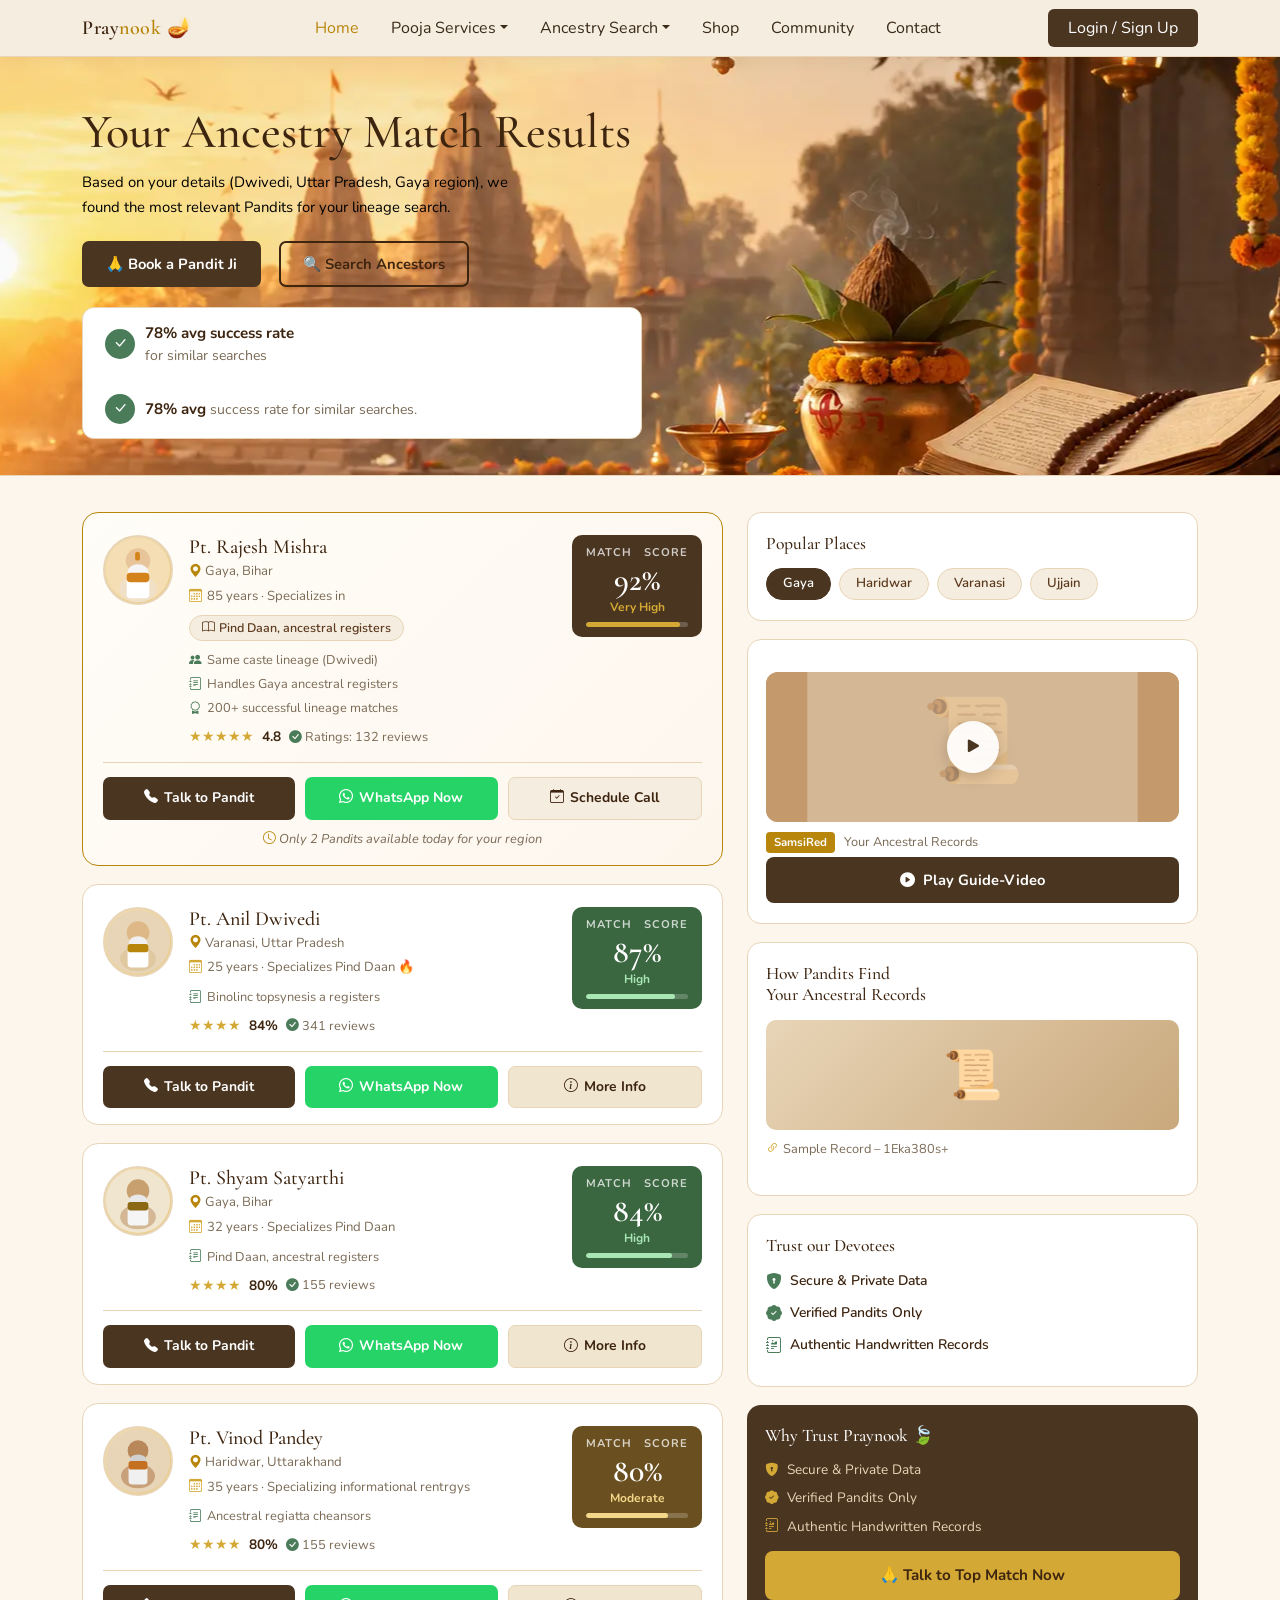
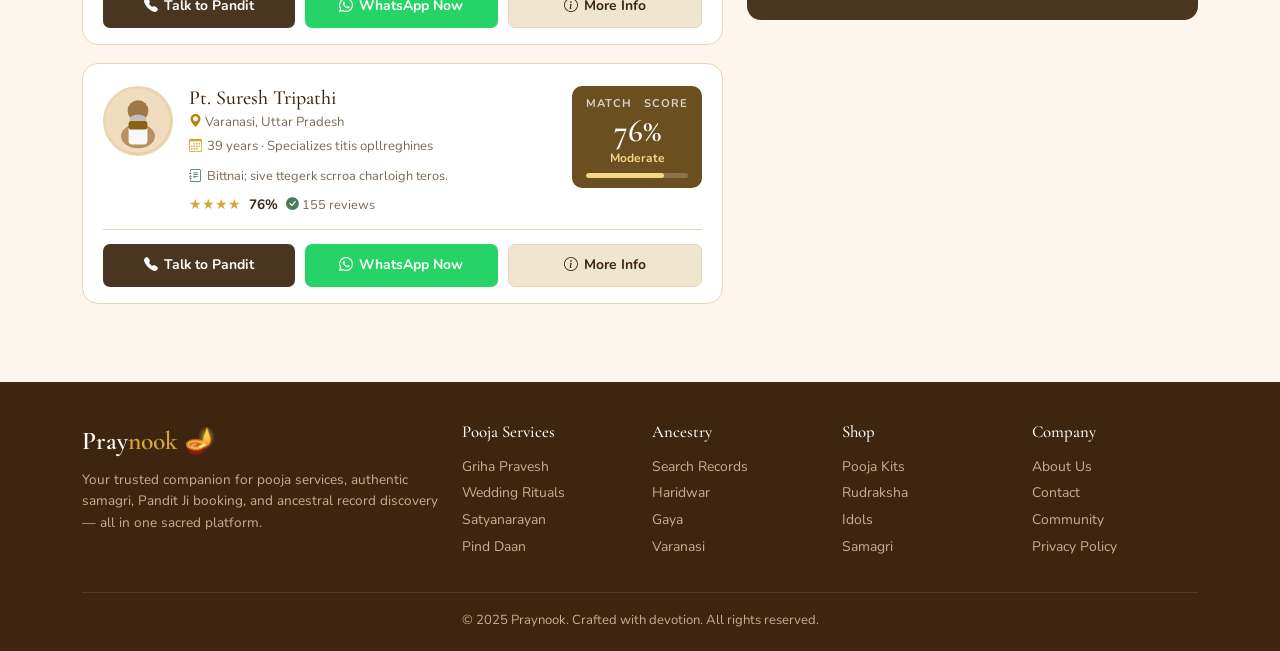
==== assets/pandit-book.html @ b7daa9d4 "pandit booking" ====
<!DOCTYPE html>
<html lang="en">
  <head>
    <meta charset="UTF-8" />
    <meta name="viewport" content="width=device-width, initial-scale=1.0" />
    <title>Ancestry Match Results – Praynook</title>
    <link rel="stylesheet" href="./style.css">
    <link
      href="https://cdn.jsdelivr.net/npm/bootstrap@5.3.3/dist/css/bootstrap.min.css"
      rel="stylesheet" />
    <link
      href="https://fonts.googleapis.com/css2?family=Cormorant+Garamond:ital,wght@0,400;0,600;1,400&family=Nunito:wght@300;400;600;700&display=swap"
      rel="stylesheet" />
    <link
      href="https://cdn.jsdelivr.net/npm/bootstrap-icons@1.11.3/font/bootstrap-icons.css"
      rel="stylesheet" />
    <style>
    :root {
      --cream: #f5ede0;
      --warm-bg: #fdf6ed;
      --sand: #e8d5b7;
      --gold: #b8860b;
      --gold-light: #d4a835;
      --brown: #5c3a1e;
      --brown-dark: #3e2510;
      --muted: #7a6a55;
      --white: #fff;
      --btn-primary: #4a3520;
      --btn-hover: #2e1f0e;
      --green: #4a7c59;
      --green-light: #e8f5e9;
    }
    *, *::before, *::after { box-sizing: border-box; margin: 0; padding: 0; }
    body { font-family: 'Nunito', sans-serif; background: var(--warm-bg); color: var(--text); overflow-x: hidden; }
    h1,h2,h3,h4,h5,h6 { font-family: 'Cormorant Garamond', serif; color: var(--brown-dark); }

    /* ===== HERO ===== */
    .results-hero {
      position: relative;
      background: linear-gradient(110deg, #f5ede0 52%, #e8d5b7 100%);
      overflow: hidden;
      padding: 48px 0 36px;
      border-bottom: 1px solid var(--sand);
    }
    .results-hero::before {
      content: '';
      position: absolute;
      inset: 0;
      background: url("./image/booking-bg.webp");
          background-position: center;
    }
    .hero-z { position: relative; z-index: 2; }
    .results-hero h1 { font-size: clamp(2rem, 4.5vw, 3rem); line-height: 1.15; margin-bottom: 10px; }
    .results-hero p { font-size: 0.93rem; color: #000; max-width: 460px; line-height: 1.65; margin-bottom: 22px; }
    .btn-primary-c {
      background: var(--btn-primary); color: var(--white); border: none; border-radius: 7px;
      padding: 11px 24px; font-weight: 700; font-size: 0.92rem; font-family: 'Nunito', sans-serif;
      cursor: pointer; transition: background .2s, transform .15s; text-decoration: none; display: inline-flex; align-items: center; gap: 6px;
    }
    .btn-primary-c:hover { background: var(--btn-hover); color: var(--white); transform: translateY(-2px); }
    .btn-outline-c {
      background: transparent; color: var(--brown-dark); border: 2px solid var(--brown-dark); border-radius: 7px;
      padding: 10px 22px; font-weight: 700; font-size: 0.92rem; font-family: 'Nunito', sans-serif;
      cursor: pointer; transition: all .2s; text-decoration: none; display: inline-flex; align-items: center; gap: 6px; margin-left: 10px;
    }
    .btn-outline-c:hover { background: var(--btn-primary); color: var(--white); border-color: var(--btn-primary); }

    /* Success rate bar */
    .success-bar {
      background: var(--white);
      border: 1.5px solid var(--sand);
      border-radius: 12px;
      padding: 14px 22px;
      display: flex;
      align-items: center;
      flex-wrap: wrap;
      gap: 28px;
      margin-top: 20px;
      max-width: 560px;
    }
    .success-item { display: flex; align-items: center; gap: 10px; font-size: 0.88rem; color: var(--muted); }
    .success-item .check-circle {
      width: 30px; height: 30px; border-radius: 50%;
      background: var(--green); display: flex; align-items: center; justify-content: center;
      color: white; font-size: 0.9rem; flex-shrink: 0;
    }
    .success-item strong { color: var(--brown-dark); font-size: 0.95rem; }

    /* Hero right pandit image */
    .hero-img-col { position: relative; text-align: right; }

    /* ===== MAIN ===== */
    .main-wrap { padding: 36px 0 60px; }

    /* ===== PANDIT RESULT CARD ===== */
    .pandit-card {
      background: var(--white);
      border: 1.5px solid var(--sand);
      border-radius: 16px;
      padding: 22px 20px 16px;
      margin-bottom: 18px;
      transition: box-shadow .25s, border-color .2s;
      position: relative;
    }
    .pandit-card:hover { box-shadow: 0 8px 32px rgba(90,50,10,0.11); border-color: var(--gold-light); }
    .pandit-card.top-match { border-color: var(--gold); background: linear-gradient(135deg, #fffdf8, #fdf6ed); }

    .card-top-row { display: flex; align-items: flex-start; gap: 16px; margin-bottom: 14px; }
    .pandit-avatar {
      width: 70px; height: 70px; border-radius: 50%; flex-shrink: 0;
      overflow: hidden; border: 2.5px solid var(--sand);
      background: linear-gradient(135deg, #f5deb3, #e8c97a);
      display: flex; align-items: center; justify-content: center;
    }
    .pandit-info { flex: 1; }
    .pandit-info h4 { font-size: 1.25rem; margin-bottom: 3px; }
    .pandit-loc { font-size: 0.82rem; color: var(--muted); margin-bottom: 5px; }
    .pandit-loc i { color: var(--gold); margin-right: 3px; }
    .meta-row { display: flex; flex-wrap: wrap; gap: 10px; font-size: 0.82rem; color: var(--muted); margin-bottom: 4px; }
    .meta-row span { display: flex; align-items: center; gap: 5px; }
    .meta-row i { color: var(--gold-light); }
    .speciality-tag {
      display: inline-flex; align-items: center; gap: 5px;
      background: var(--cream); border: 1px solid var(--sand);
      border-radius: 20px; padding: 3px 12px; font-size: 0.78rem;
      color: var(--brown); font-weight: 600; margin-right: 6px; margin-top: 4px;
    }
    .extra-tags { margin-top: 6px; }
    .extra-tag {
      display: inline-flex; align-items: center; gap: 5px;
      font-size: 0.8rem; color: var(--muted); margin-right: 12px;
    }
    .extra-tag i { color: var(--green); }

    /* Match score badge */
    .match-score-box {
      min-width: 130px; text-align: center;
      border-radius: 10px; padding: 10px 14px;
      background: var(--btn-primary); color: var(--white);
      flex-shrink: 0;
    }
    .match-score-box .match-label { font-size: 0.7rem; font-weight: 700; letter-spacing: 1px; text-transform: uppercase; opacity: 0.75; margin-bottom: 2px; display: flex; justify-content: space-between; }
    .match-score-box .match-pct { font-family: 'Cormorant Garamond', serif; font-size: 2rem; font-weight: 600; line-height: 1; }
    .match-score-box .match-level { font-size: 0.75rem; font-weight: 700; margin-top: 2px; }
    .match-progress { width: 100%; height: 5px; border-radius: 3px; background: rgba(255,255,255,0.2); margin-top: 6px; overflow: hidden; }
    .match-progress-fill { height: 100%; border-radius: 3px; background: var(--gold-light); }

    /* Rating */
    .rating-row { display: flex; align-items: center; gap: 8px; margin-top: 8px; font-size: 0.85rem; }
    .stars-gold { color: var(--gold-light); }
    .rating-num { font-weight: 700; color: var(--brown-dark); }
    .reviews-count { color: var(--muted); font-size: 0.8rem; }
    .reviews-count i { color: var(--green); }

    /* CTA buttons */
    .card-actions { display: flex; gap: 10px; flex-wrap: wrap; margin-top: 14px; padding-top: 14px; border-top: 1px solid var(--sand); }
    .btn-talk {
      flex: 1; min-width: 120px; background: var(--btn-primary); color: var(--white);
      border: none; border-radius: 7px; padding: 10px 14px; font-size: 0.87rem; font-weight: 700;
      font-family: 'Nunito', sans-serif; cursor: pointer; transition: background .2s;
      display: flex; align-items: center; justify-content: center; gap: 6px;
    }
    .btn-talk:hover { background: var(--btn-hover); }
    .btn-whatsapp {
      flex: 1; min-width: 120px; background: #25D366; color: var(--white);
      border: none; border-radius: 7px; padding: 10px 14px; font-size: 0.87rem; font-weight: 700;
      font-family: 'Nunito', sans-serif; cursor: pointer; transition: background .2s;
      display: flex; align-items: center; justify-content: center; gap: 6px;
    }
    .btn-whatsapp:hover { background: #1da855; }
    .btn-schedule {
      flex: 1; min-width: 120px; background: var(--cream); color: var(--brown-dark);
      border: 1.5px solid var(--sand); border-radius: 7px; padding: 10px 14px; font-size: 0.87rem; font-weight: 700;
      font-family: 'Nunito', sans-serif; cursor: pointer; transition: all .2s;
      display: flex; align-items: center; justify-content: center; gap: 6px;
    }
    .btn-schedule:hover { background: var(--sand); }
    .btn-moreinfo {
      flex: 1; min-width: 120px; background: #f0e6d0; color: var(--brown-dark);
      border: 1.5px solid var(--sand); border-radius: 7px; padding: 10px 14px; font-size: 0.87rem; font-weight: 700;
      font-family: 'Nunito', sans-serif; cursor: pointer; transition: all .2s;
      display: flex; align-items: center; justify-content: center; gap: 6px;
    }
    .btn-moreinfo:hover { background: var(--sand); }

    /* Availability note */
    .avail-note {
      text-align: center; font-size: 0.8rem; color: var(--muted);
      margin-top: 10px; font-style: italic;
    }
    .avail-note i { color: var(--gold); }

    /* ===== SIDEBAR ===== */
    .sidebar-box {
      background: var(--white);
      border: 1.5px solid var(--sand);
      border-radius: 14px;
      padding: 20px 18px;
      margin-bottom: 18px;
    }
    .sidebar-box h5 { font-size: 1.1rem; margin-bottom: 14px; }

    /* Popular places */
    .places-wrap { display: flex; flex-wrap: wrap; gap: 8px; }
    .place-chip {
      background: var(--cream); border: 1.5px solid var(--sand);
      border-radius: 20px; padding: 5px 16px; font-size: 0.82rem;
      font-weight: 600; color: var(--brown); cursor: pointer; transition: all .2s;
    }
    .place-chip:hover, .place-chip.active { background: var(--btn-primary); color: var(--white); border-color: var(--btn-primary); }

    /* Video thumbnail */
    .video-thumb {
      position: relative; border-radius: 12px; overflow: hidden;
      background: linear-gradient(135deg, #d4b896, #c49a6c);
      height: 150px; cursor: pointer; margin: 12px 0 10px;
      display: flex; align-items: center; justify-content: center;
    }
    .video-thumb::before {
      content: '';
      position: absolute; inset: 0;
      background: url("data:image/svg+xml,%3Csvg xmlns='http://www.w3.org/2000/svg' viewBox='0 0 200 150'%3E%3Crect width='200' height='150' fill='%23c49a6c'/%3E%3Crect x='20' y='20' width='160' height='110' fill='%23d4b896' rx='4'/%3E%3Ctext x='100' y='85' text-anchor='middle' font-size='40' fill='%23b8860b' opacity='0.4'%3E📜%3C/text%3E%3C/svg%3E") center/cover;
    }
    .play-btn {
      width: 52px; height: 52px; border-radius: 50%;
      background: rgba(255,255,255,0.92); display: flex; align-items: center; justify-content: center;
      font-size: 1.4rem; color: var(--btn-primary); position: relative; z-index: 2;
      box-shadow: 0 4px 16px rgba(0,0,0,0.18); transition: transform .2s;
    }
    .play-btn:hover { transform: scale(1.1); }
    .video-label { font-size: 0.8rem; color: var(--muted); margin-bottom: 4px; }
    .samsi-badge {
      display: inline-block; background: var(--gold); color: var(--white);
      border-radius: 4px; padding: 2px 8px; font-size: 0.72rem; font-weight: 700; margin-right: 6px;
    }
    .btn-play-guide {
      width: 100%; background: var(--btn-primary); color: var(--white);
      border: none; border-radius: 8px; padding: 12px; font-weight: 700;
      font-size: 0.92rem; font-family: 'Nunito', sans-serif; cursor: pointer;
      transition: background .2s; display: flex; align-items: center; justify-content: center; gap: 8px;
    }
    .btn-play-guide:hover { background: var(--btn-hover); }

    /* How Pandits find records */
    .how-thumb {
      border-radius: 10px; overflow: hidden; margin: 10px 0;
      background: linear-gradient(135deg, #e8d5b7, #c9a87c);
      height: 110px; display: flex; align-items: center; justify-content: center;
      font-size: 3rem;
    }
    .sample-record { font-size: 0.8rem; color: var(--muted); }
    .sample-record i { color: var(--gold-light); margin-right: 4px; }

    /* Trust */
    .trust-item-s {
      display: flex; align-items: center; gap: 8px;
      font-size: 0.87rem; color: var(--brown-dark); margin-bottom: 8px; font-weight: 600;
    }
    .trust-item-s i { color: var(--green); font-size: 1rem; }

    /* Why trust */
    .why-trust-box {
      background: var(--btn-primary); border-radius: 14px; padding: 20px 18px;
    }
    .why-trust-box h5 { color: var(--white) !important; font-size: 1.1rem; margin-bottom: 14px; }
    .wt-item { display: flex; align-items: center; gap: 8px; font-size: 0.85rem; color: #e8d5b7; margin-bottom: 8px; }
    .wt-item i { color: var(--gold-light); }
    .btn-top-match {
      width: 100%; background: var(--gold-light); color: var(--brown-dark);
      border: none; border-radius: 8px; padding: 13px; font-weight: 700;
      font-size: 0.95rem; font-family: 'Nunito', sans-serif; cursor: pointer;
      margin-top: 14px; transition: background .2s;
      display: flex; align-items: center; justify-content: center; gap: 8px;
    }
    .btn-top-match:hover { background: var(--gold); }

    /* Fade animation */
    .fade-up { opacity: 0; transform: translateY(24px); transition: opacity .5s ease, transform .5s ease; }
    .fade-up.visible { opacity: 1; transform: translateY(0); }

    /* Toast */
    #toast {
      position: fixed; bottom: 28px; right: 28px;
      background: var(--btn-primary); color: #fff;
      padding: 13px 20px; border-radius: 10px;
      font-size: 0.9rem; font-weight: 600; z-index: 9999;
      display: none; box-shadow: 0 8px 32px rgba(0,0,0,0.18);
      border-left: 4px solid var(--gold-light);
    }

    @media(max-width:768px) {
      .card-top-row { flex-wrap: wrap; }
      .match-score-box { min-width: 110px; }
      .card-actions { flex-direction: column; }
      .btn-talk, .btn-whatsapp, .btn-schedule, .btn-moreinfo { flex: none; width: 100%; }
    }
  </style>
  </head>
  <body>
    <!-- NAVBAR -->
<nav class="navbar navbar-expand-lg">
  <div class="container">
    <a class="navbar-brand" href="../index.html">Pray<span>nook</span> 🪔</a>
    <button class="navbar-toggler border-0" type="button" data-bs-toggle="collapse" data-bs-target="#navMenu">
      <i class="bi bi-list fs-2" style="color:var(--brown-dark)"></i>
    </button>
    <div class="collapse navbar-collapse" id="navMenu">
      <ul class="navbar-nav mx-auto mb-2 mb-lg-0 gap-1">
        <li class="nav-item"><a class="nav-link active" href="../index.html">Home</a></li>
        <li class="nav-item dropdown">
          <a class="nav-link dropdown-toggle" href="#" data-bs-toggle="dropdown">Pooja Services</a>
          <ul class="dropdown-menu border-0 shadow" style="background:var(--cream)">
            <li><a class="dropdown-item" href="#">Griha Pravesh</a></li>
            <li><a class="dropdown-item" href="#">Satyanarayan Pooja</a></li>
            <li><a class="dropdown-item" href="#">Wedding Rituals</a></li>
            <li><a class="dropdown-item" href="#">Shraddh & Pind Daan</a></li>
          </ul>
        </li>
        <li class="nav-item dropdown">
          <a class="nav-link dropdown-toggle" href="#" data-bs-toggle="dropdown">Ancestry Search</a>
          <ul class="dropdown-menu border-0 shadow" style="background:var(--cream)">
            <li><a class="dropdown-item" href="#">Haridwar Records</a></li>
            <li><a class="dropdown-item" href="#">Gaya Records</a></li>
            <li><a class="dropdown-item" href="#">Varanasi Records</a></li>
          </ul>
        </li>
        <li class="nav-item"><a class="nav-link" href="#">Shop</a></li>
        <li class="nav-item"><a class="nav-link" href="#">Community</a></li>
        <li class="nav-item"><a class="nav-link" href="#">Contact</a></li>
      </ul>
      <a href="#" class="nav-link btn-login">Login / Sign Up</a>
    </div>
  </div>
</nav>

    <!-- ===== HERO SECTION ===== -->
    <section class="results-hero">
      <div class="container">
        <div class="row align-items-center">
          <div class="col-lg-7 hero-z fade-up">
            <h1>Your Ancestry Match Results</h1>
            <p>Based on your details (Dwivedi, Uttar Pradesh, Gaya region), we
              found the most relevant Pandits for your lineage search.</p>
            <div class="d-flex flex-wrap gap-2">
              <a href="#" class="btn-primary-c">🙏 Book a Pandit Ji</a>
              <a href="#" class="btn-outline-c">🔍 Search Ancestors</a>
            </div>
            <div class="success-bar fade-up">
              <div class="success-item">
                <div class="check-circle"><i class="bi bi-check-lg"></i></div>
                <div><strong>78% avg success rate</strong><br />for similar
                  searches</div>
              </div>
              <div class="success-item">
                <div class="check-circle"><i class="bi bi-check-lg"></i></div>
                <div><strong>78% avg</strong> success rate for similar
                  searches.</div>
              </div>
            </div>
          </div>
          <div class="col-lg-5 hero-z text-center fade-up">
            
          </div>
        </div>
      </div>
    </section>

    <!-- ===== MAIN CONTENT ===== -->
    <section class="main-wrap">
      <div class="container">
        <div class="row g-4">

          <!-- LEFT: Pandit Cards -->
          <div class="col-lg-7">

            <!-- Card 1: Pt. Rajesh Mishra (Top Match) -->
            <div class="pandit-card top-match fade-up">
              <div class="card-top-row">
                <div class="pandit-avatar">
                  <svg viewBox="0 0 70 70" xmlns="http://www.w3.org/2000/svg"
                    width="70" height="70">
                    <circle cx="35" cy="35" r="34" fill="#f5deb3" />
                    <circle cx="35" cy="25" r="13" fill="#e8c49a" />
                    <ellipse cx="35" cy="37" rx="11" ry="8" fill="#f5f5f5" />
                    <ellipse cx="35" cy="46" rx="9" ry="6" fill="#f5f5f5" />
                    <ellipse cx="35" cy="55" rx="20" ry="14" fill="#f0e0c8" />
                    <rect x="23" y="43" width="24" height="22" fill="#fff"
                      rx="4" />
                    <rect x="23" y="38" width="24" height="10" fill="#d4821a"
                      rx="4" />
                    <rect x="32" y="16" width="5" height="9" fill="#d4821a"
                      rx="2" />
                  </svg>
                </div>
                <div class="pandit-info">
                  <h4>Pt. Rajesh Mishra</h4>
                  <p class="pandit-loc"><i class="bi bi-geo-alt-fill"></i>Gaya,
                    Bihar</p>
                  <div class="meta-row">
                    <span><i class="bi bi-calendar3"></i>85 years · Specializes
                      in</span>
                  </div>
                  <div>
                    <span class="speciality-tag"><i class="bi bi-book"></i>Pind
                      Daan, ancestral registers</span>
                  </div>
                  <div class="extra-tags">
                    <span class="extra-tag"><i
                        class="bi bi-people-fill"></i>Same caste lineage
                      (Dwivedi)</span>
                    <span class="extra-tag"><i
                        class="bi bi-journal-text"></i>Handles Gaya ancestral
                      registers</span>
                    <span class="extra-tag"><i class="bi bi-award"></i>200+
                      successful lineage matches</span>
                  </div>
                  <div class="rating-row">
                    <span class="stars-gold">★★★★★</span>
                    <span class="rating-num">4.8</span>
                    <span class="reviews-count"><i
                        class="bi bi-check-circle-fill"></i> Ratings: 132
                      reviews</span>
                  </div>
                </div>
                <div class="match-score-box">
                  <div
                    class="match-label"><span>MATCH</span><span>SCORE</span></div>
                  <div class="match-pct">92%</div>
                  <div class="match-level" style="color:var(--gold-light)">Very
                    High</div>
                  <div class="match-progress"><div class="match-progress-fill"
                      style="width:92%"></div></div>
                </div>
              </div>
              <div class="card-actions">
                <button class="btn-talk"
                  onclick="showToast('📞 Connecting to Pt. Rajesh Mishra...')">
                  <i class="bi bi-telephone-fill"></i> Talk to Pandit
                </button>
                <button class="btn-whatsapp"
                  onclick="showToast('💬 Opening WhatsApp...')">
                  <i class="bi bi-whatsapp"></i> WhatsApp Now
                </button>
                <button class="btn-schedule"
                  onclick="showToast('📅 Opening scheduler...')">
                  <i class="bi bi-calendar-check"></i> Schedule Call
                </button>
              </div>
              <div class="avail-note"><i class="bi bi-clock"></i> Only 2 Pandits
                available today for your region</div>
            </div>

            <!-- Card 2: Pt. Anil Dwivedi -->
            <div class="pandit-card fade-up">
              <div class="card-top-row">
                <div class="pandit-avatar">
                  <svg viewBox="0 0 70 70" xmlns="http://www.w3.org/2000/svg"
                    width="70" height="70">
                    <circle cx="35" cy="35" r="34" fill="#e8d5b7" />
                    <circle cx="35" cy="25" r="12" fill="#deb887" />
                    <ellipse cx="35" cy="36" rx="10" ry="7" fill="#f0f0f0" />
                    <ellipse cx="35" cy="44" rx="8" ry="5" fill="#f0f0f0" />
                    <ellipse cx="35" cy="53" rx="19" ry="13" fill="#e0c8a0" />
                    <rect x="24" y="42" width="22" height="20" fill="#fff"
                      rx="4" />
                    <rect x="24" y="37" width="22" height="9" fill="#b8860b"
                      rx="3" />
                  </svg>
                </div>
                <div class="pandit-info">
                  <h4>Pt. Anil Dwivedi</h4>
                  <p class="pandit-loc"><i
                      class="bi bi-geo-alt-fill"></i>Varanasi, Uttar Pradesh</p>
                  <div class="meta-row">
                    <span><i class="bi bi-calendar3"></i>25 years · Specializes
                      Pind Daan 🔥</span>
                  </div>
                  <div class="extra-tags">
                    <span class="extra-tag"><i
                        class="bi bi-journal-text"></i>Binolinc topsynesis a
                      registers</span>
                  </div>
                  <div class="rating-row">
                    <span class="stars-gold">★★★★</span>
                    <span class="rating-num">84%</span>
                    <span class="reviews-count"><i
                        class="bi bi-check-circle-fill"></i> 341 reviews</span>
                  </div>
                </div>
                <div class="match-score-box" style="background:#3a6640;">
                  <div
                    class="match-label"><span>MATCH</span><span>SCORE</span></div>
                  <div class="match-pct">87%</div>
                  <div class="match-level" style="color:#a8e6b4;">High</div>
                  <div class="match-progress"><div class="match-progress-fill"
                      style="width:87%;background:#a8e6b4;"></div></div>
                </div>
              </div>
              <div class="card-actions">
                <button class="btn-talk"
                  onclick="showToast('📞 Connecting to Pt. Anil Dwivedi...')">
                  <i class="bi bi-telephone-fill"></i> Talk to Pandit
                </button>
                <button class="btn-whatsapp"
                  onclick="showToast('💬 Opening WhatsApp...')">
                  <i class="bi bi-whatsapp"></i> WhatsApp Now
                </button>
                <button class="btn-moreinfo"
                  onclick="showToast('ℹ️ Loading more info...')">
                  <i class="bi bi-info-circle"></i> More Info
                </button>
              </div>
            </div>

            <!-- Card 3: Pt. Shyam Satyarthi -->
            <div class="pandit-card fade-up">
              <div class="card-top-row">
                <div class="pandit-avatar">
                  <svg viewBox="0 0 70 70" xmlns="http://www.w3.org/2000/svg"
                    width="70" height="70">
                    <circle cx="35" cy="35" r="34" fill="#f0e6d0" />
                    <circle cx="35" cy="24" r="12" fill="#c8a070" />
                    <ellipse cx="35" cy="35" rx="10" ry="7" fill="#e8e8e8" />
                    <ellipse cx="35" cy="43" rx="8" ry="5" fill="#e8e8e8" />
                    <ellipse cx="35" cy="52" rx="19" ry="13" fill="#d4b896" />
                    <rect x="24" y="41" width="22" height="20" fill="#f5f5f5"
                      rx="4" />
                    <rect x="24" y="36" width="22" height="9" fill="#8b6914"
                      rx="3" />
                  </svg>
                </div>
                <div class="pandit-info">
                  <h4>Pt. Shyam Satyarthi</h4>
                  <p class="pandit-loc"><i class="bi bi-geo-alt-fill"></i>Gaya,
                    Bihar</p>
                  <div class="meta-row">
                    <span><i class="bi bi-calendar3"></i>32 years · Specializes
                      Pind Daan</span>
                  </div>
                  <div class="extra-tags">
                    <span class="extra-tag"><i
                        class="bi bi-journal-text"></i>Pind Daan, ancestral
                      registers</span>
                  </div>
                  <div class="rating-row">
                    <span class="stars-gold">★★★★</span>
                    <span class="rating-num">80%</span>
                    <span class="reviews-count"><i
                        class="bi bi-check-circle-fill"></i> 155 reviews</span>
                  </div>
                </div>
                <div class="match-score-box" style="background:#3a6640;">
                  <div
                    class="match-label"><span>MATCH</span><span>SCORE</span></div>
                  <div class="match-pct">84%</div>
                  <div class="match-level" style="color:#a8e6b4;">High</div>
                  <div class="match-progress"><div class="match-progress-fill"
                      style="width:84%;background:#a8e6b4;"></div></div>
                </div>
              </div>
              <div class="card-actions">
                <button class="btn-talk"
                  onclick="showToast('📞 Connecting to Pt. Shyam Satyarthi...')">
                  <i class="bi bi-telephone-fill"></i> Talk to Pandit
                </button>
                <button class="btn-whatsapp"
                  onclick="showToast('💬 Opening WhatsApp...')">
                  <i class="bi bi-whatsapp"></i> WhatsApp Now
                </button>
                <button class="btn-moreinfo"
                  onclick="showToast('ℹ️ Loading more info...')">
                  <i class="bi bi-info-circle"></i> More Info
                </button>
              </div>
            </div>

            <!-- Card 4: Pt. Vinod Pandey -->
            <div class="pandit-card fade-up">
              <div class="card-top-row">
                <div class="pandit-avatar">
                  <svg viewBox="0 0 70 70" xmlns="http://www.w3.org/2000/svg"
                    width="70" height="70">
                    <circle cx="35" cy="35" r="34" fill="#e8d5b7" />
                    <circle cx="35" cy="24" r="11" fill="#b8875a" />
                    <ellipse cx="35" cy="34" rx="9" ry="6" fill="#d0d0d0" />
                    <ellipse cx="35" cy="42" rx="7" ry="5" fill="#d0d0d0" />
                    <ellipse cx="35" cy="51" rx="18" ry="13" fill="#c8a07a" />
                    <rect x="25" y="40" width="20" height="20" fill="#f0f0f0"
                      rx="4" />
                    <rect x="25" y="35" width="20" height="9" fill="#c47020"
                      rx="3" />
                  </svg>
                </div>
                <div class="pandit-info">
                  <h4>Pt. Vinod Pandey</h4>
                  <p class="pandit-loc"><i
                      class="bi bi-geo-alt-fill"></i>Haridwar, Uttarakhand</p>
                  <div class="meta-row">
                    <span><i class="bi bi-calendar3"></i>35 years · Specializing
                      informational rentrgys</span>
                  </div>
                  <div class="extra-tags">
                    <span class="extra-tag"><i
                        class="bi bi-journal-text"></i>Ancestral regiatta
                      cheansors</span>
                  </div>
                  <div class="rating-row">
                    <span class="stars-gold">★★★★</span>
                    <span class="rating-num">80%</span>
                    <span class="reviews-count"><i
                        class="bi bi-check-circle-fill"></i> 155 reviews</span>
                  </div>
                </div>
                <div class="match-score-box" style="background:#6a5020;">
                  <div
                    class="match-label"><span>MATCH</span><span>SCORE</span></div>
                  <div class="match-pct">80%</div>
                  <div class="match-level" style="color:#f5d78a;">Moderate</div>
                  <div class="match-progress"><div class="match-progress-fill"
                      style="width:80%;background:#f5d78a;"></div></div>
                </div>
              </div>
              <div class="card-actions">
                <button class="btn-talk"
                  onclick="showToast('📞 Connecting to Pt. Vinod Pandey...')">
                  <i class="bi bi-telephone-fill"></i> Talk to Pandit
                </button>
                <button class="btn-whatsapp"
                  onclick="showToast('💬 Opening WhatsApp...')">
                  <i class="bi bi-whatsapp"></i> WhatsApp Now
                </button>
                <button class="btn-moreinfo"
                  onclick="showToast('ℹ️ Loading more info...')">
                  <i class="bi bi-info-circle"></i> More Info
                </button>
              </div>
            </div>

            <!-- Card 5: Pt. Suresh Tripathi -->
            <div class="pandit-card fade-up">
              <div class="card-top-row">
                <div class="pandit-avatar">
                  <svg viewBox="0 0 70 70" xmlns="http://www.w3.org/2000/svg"
                    width="70" height="70">
                    <circle cx="35" cy="35" r="34" fill="#f0ddc0" />
                    <circle cx="35" cy="24" r="11" fill="#a07848" />
                    <ellipse cx="35" cy="34" rx="9" ry="6" fill="#c0c0c0" />
                    <ellipse cx="35" cy="42" rx="7" ry="5" fill="#c0c0c0" />
                    <ellipse cx="35" cy="51" rx="18" ry="13" fill="#b89060" />
                    <rect x="25" y="40" width="20" height="20" fill="#f8f8f8"
                      rx="4" />
                    <rect x="25" y="35" width="20" height="9" fill="#8b6010"
                      rx="3" />
                  </svg>
                </div>
                <div class="pandit-info">
                  <h4>Pt. Suresh Tripathi</h4>
                  <p class="pandit-loc"><i
                      class="bi bi-geo-alt-fill"></i>Varanasi, Uttar Pradesh</p>
                  <div class="meta-row">
                    <span><i class="bi bi-calendar3"></i>39 years · Specializes
                      titis opllreghines</span>
                  </div>
                  <div class="extra-tags">
                    <span class="extra-tag"><i
                        class="bi bi-journal-text"></i>Bittnai; sive ttegerk
                      scrroa charloigh teros.</span>
                  </div>
                  <div class="rating-row">
                    <span class="stars-gold">★★★★</span>
                    <span class="rating-num">76%</span>
                    <span class="reviews-count"><i
                        class="bi bi-check-circle-fill"></i> 155 reviews</span>
                  </div>
                </div>
                <div class="match-score-box" style="background:#6a5020;">
                  <div
                    class="match-label"><span>MATCH</span><span>SCORE</span></div>
                  <div class="match-pct">76%</div>
                  <div class="match-level" style="color:#f5d78a;">Moderate</div>
                  <div class="match-progress"><div class="match-progress-fill"
                      style="width:76%;background:#f5d78a;"></div></div>
                </div>
              </div>
              <div class="card-actions">
                <button class="btn-talk"
                  onclick="showToast('📞 Connecting to Pt. Suresh Tripathi...')">
                  <i class="bi bi-telephone-fill"></i> Talk to Pandit
                </button>
                <button class="btn-whatsapp"
                  onclick="showToast('💬 Opening WhatsApp...')">
                  <i class="bi bi-whatsapp"></i> WhatsApp Now
                </button>
                <button class="btn-moreinfo"
                  onclick="showToast('ℹ️ Loading more info...')">
                  <i class="bi bi-info-circle"></i> More Info
                </button>
              </div>
            </div>

          </div><!-- /left col -->

          <!-- RIGHT SIDEBAR -->
          <div class="col-lg-5">

            <!-- Popular Places -->
            <div class="sidebar-box fade-up">
              <h5>Popular Places</h5>
              <div class="places-wrap">
                <span class="place-chip active"
                  onclick="togglePlace(this)">Gaya</span>
                <span class="place-chip"
                  onclick="togglePlace(this)">Haridwar</span>
                <span class="place-chip"
                  onclick="togglePlace(this)">Varanasi</span>
                <span class="place-chip"
                  onclick="togglePlace(this)">Ujjain</span>
              </div>
            </div>

            <!-- Video -->
            <div class="sidebar-box fade-up">
              <div class="video-thumb"
                onclick="showToast('▶️ Playing guide video...')">
                <div class="play-btn"><i class="bi bi-play-fill"></i></div>
              </div>
              <p class="video-label">
                <span class="samsi-badge">SamsiRed</span>
                Your Ancestral Records
              </p>
              <button class="btn-play-guide"
                onclick="showToast('▶️ Playing guide video...')">
                <i class="bi bi-play-circle-fill"></i> Play Guide-Video
              </button>
            </div>

            <!-- How Pandits Find Records -->
            <div class="sidebar-box fade-up">
              <h5>How Pandits Find<br />Your Ancestral Records</h5>
              <div class="how-thumb">📜</div>
              <p class="sample-record"><i class="bi bi-link-45deg"></i>Sample
                Record – 1Eka380s+</p>
            </div>

            <!-- Trust Our Devotees -->
            <div class="sidebar-box fade-up">
              <h5>Trust our Devotees</h5>
              <div class="trust-item-s"><i class="bi bi-shield-lock-fill"></i>
                Secure & Private Data</div>
              <div class="trust-item-s"><i class="bi bi-patch-check-fill"></i>
                Verified Pandits Only</div>
              <div class="trust-item-s"><i class="bi bi-journal-richtext"></i>
                Authentic Handwritten Records</div>
            </div>

            <!-- Why Trust Praynook -->
            <div class="why-trust-box fade-up">
              <h5>Why Trust Praynook 🍃</h5>
              <div class="wt-item"><i class="bi bi-shield-lock-fill"></i> Secure
                & Private Data</div>
              <div class="wt-item"><i class="bi bi-patch-check-fill"></i>
                Verified Pandits Only</div>
              <div class="wt-item"><i class="bi bi-journal-richtext"></i>
                Authentic Handwritten Records</div>
              <button class="btn-top-match"
                onclick="showToast('🙏 Connecting to top match Pandit...')">
                🙏 Talk to Top Match Now
              </button>
            </div>

          </div>
        </div>
      </div>
    </section>


    <!-- FOOTER -->
<footer>
  <div class="container">
    <div class="row g-4">
      <div class="col-lg-4">
        <div class="brand">Pray<span>nook</span> 🪔</div>
        <p>Your trusted companion for pooja services, authentic samagri, Pandit Ji booking, and ancestral record discovery — all in one sacred platform.</p>
      </div>
      <div class="col-lg-2 col-6">
        <h6>Pooja Services</h6>
        <a href="#">Griha Pravesh</a>
        <a href="#">Wedding Rituals</a>
        <a href="#">Satyanarayan</a>
        <a href="#">Pind Daan</a>
      </div>
      <div class="col-lg-2 col-6">
        <h6>Ancestry</h6>
        <a href="#">Search Records</a>
        <a href="#">Haridwar</a>
        <a href="#">Gaya</a>
        <a href="#">Varanasi</a>
      </div>
      <div class="col-lg-2 col-6">
        <h6>Shop</h6>
        <a href="#">Pooja Kits</a>
        <a href="#">Rudraksha</a>
        <a href="#">Idols</a>
        <a href="#">Samagri</a>
      </div>
      <div class="col-lg-2 col-6">
        <h6>Company</h6>
        <a href="#">About Us</a>
        <a href="#">Contact</a>
        <a href="#">Community</a>
        <a href="#">Privacy Policy</a>
      </div>
    </div>
    <div class="copy">© 2025 Praynook. Crafted with devotion. All rights reserved.</div>
  </div>
</footer>
    <!-- Toast -->
    <div id="toast">
      <i class="bi bi-check-circle-fill me-2"
        style="color:var(--gold-light)"></i>
      <span id="toastMsg"></span>
    </div>

    <script
      src="https://cdn.jsdelivr.net/npm/bootstrap@5.3.3/dist/js/bootstrap.bundle.min.js"></script>
    <script>
  // Fade up
  const fadeEls = document.querySelectorAll('.fade-up');
  const obs = new IntersectionObserver(entries => {
    entries.forEach((e, i) => {
      if (e.isIntersecting) {
        setTimeout(() => e.target.classList.add('visible'), i * 80);
        obs.unobserve(e.target);
      }
    });
  }, { threshold: 0.08 });
  fadeEls.forEach(el => obs.observe(el));

  function showToast(msg) {
    const t = document.getElementById('toast');
    document.getElementById('toastMsg').textContent = msg;
    t.style.display = 'flex';
    t.style.alignItems = 'center';
    setTimeout(() => t.style.display = 'none', 3000);
  }

  function togglePlace(el) {
    document.querySelectorAll('.place-chip').forEach(c => c.classList.remove('active'));
    el.classList.add('active');
    showToast('🗺️ Filtering by ' + el.textContent);
  }
</script>
  </body>
</html>
---- assets/style.css ----
:root {
      --cream: #f5ede0;
      --warm-bg: #fdf6ed;
      --sand: #e8d5b7;
      --gold: #b8860b;
      --gold-light: #d4a835;
      --brown: #5c3a1e;
      --brown-dark: #3e2510;
      --sage: #7a8c6e;
      --text: #3a2a18;
      --muted: #7a6a55;
      --white: #fff;
      --btn-primary: #2e652ee8;
      --btn-hover: #2e1f0e;
    }

    *, *::before, *::after { box-sizing: border-box; margin: 0; padding: 0; }

    body {
      background-color: var(--warm-bg);
      color: var(--text);
      overflow-x: hidden;
    }

    h1, h2, h3, h4, h5 {
      color: var(--brown-dark);
    }

    /* ===== NAVBAR ===== */
    .navbar {
      background: var(--cream);
      border-bottom: 1px solid var(--sand);
      padding: 12px 0;
      position: sticky;
      top: 0;
      z-index: 1000;
      box-shadow: 0 2px 16px rgba(90,50,10,0.07);
    }
    .navbar-brand {
      font-family: 'Cormorant Garamond', serif;
      font-size: 1.7rem;
      font-weight: 600;
      color: var(--brown-dark) !important;
      letter-spacing: 0.5px;
    }
    .navbar-brand span { color: var(--gold); }
    .nav-link {
      font-family: 'Nunito', sans-serif;
      font-size: 18px;
      color: var(--text) !important;
      font-weight: 600;
      padding: 6px 14px !important;
      transition: color 0.2s;
    }
    .nav-link:hover, .nav-link.active { color: var(--gold) !important; }
    .btn-login {
      background: var(--btn-primary) !important;
      color: var(--white) !important;
      border-radius: 6px;
      padding: 7px 20px !important;
      font-size: 0.88rem;
      font-weight: 700;
      transition: background 0.2s;
    }
    .btn-login:hover { background: var(--btn-hover) !important; }

    /* ===== HERO ===== */
    .hero {
      min-height: 88vh;
      position: relative;
      overflow: hidden;
      display: flex;
      align-items: center;
      padding: 60px 0 40px;
    }
    .hero::before {
      content: '';
      position: absolute;
      inset: 0;
        background: linear-gradient(rgb(0 0 0 / 64%), /* overlay color */ rgb(54 103 51 / 55%)), url(../assets/image/banner-hero.png);
    background-size: cover;
      opacity: 1;
    }
    .hero-text { position: relative; z-index: 2; }
    .hero-text h1 {
      font-size: 52px;
    line-height: 72px;
      color: white;
      margin-bottom: 16px;
    }
    .hero-text p {
      font-size: 1rem;
      color: #f8f8f8;
      max-width: 440px;
      line-height: 1.7;
      margin-bottom: 28px;
    }
    .btn-primary-custom {
      background: var(--btn-primary);
      color: var(--white);
      border: none;
      border-radius: 7px;
      padding: 12px 28px;
      font-weight: 700;
      font-size: 0.95rem;
      transition: background 0.2s, transform 0.15s;
      display: inline-block;
      text-decoration: none;
    }
    .btn-primary-custom:hover {
      background: var(--btn-hover);
      color: var(--white);
      transform: translateY(-2px);
    }
    .btn-outline-custom {
      background: transparent;
      color: var(--brown-dark);
      border: 2px solid var(--brown-dark);
      border-radius: 7px;
      padding: 11px 26px;
      font-weight: 700;
      font-size: 0.95rem;
      transition: all 0.2s;
      display: inline-block;
      text-decoration: none;
      margin-left: 12px;
    }
    .btn-outline-custom:hover {
      background: var(--brown-dark);
      color: var(--white);
    }
    .hero-image-col {
      position: relative;
      z-index: 2;
      text-align: center;
    }
   
    @keyframes floatUp {
      from { transform: translateY(0); }
      to { transform: translateY(-12px); }
    }
    /* Decorative diya gold circle */
    .hero-deco {
      position: absolute;
      right: -40px;
      bottom: 40px;
      width: 160px;
      height: 160px;
      border-radius: 50%;
      background: radial-gradient(circle, #d4a83522 0%, transparent 70%);
      border: 2px dashed #d4a83555;
      animation: spin 20s linear infinite;
    }
    @keyframes spin { to { transform: rotate(360deg); } }

    /* ===== FEATURE CARDS ===== */
    .section-cards {
      background: var(--cream);
      padding: 60px 0;
    }
    .feature-card {
      background: var(--warm-bg);
      border: 1.5px solid var(--sand);
      border-radius: 16px;
      padding: 28px 20px 24px;
      text-align: center;
      transition: box-shadow 0.25s, transform 0.2s;
      height: 100%;
    }
    .feature-card:hover {
      box-shadow: 0 12px 40px rgba(90,50,10,0.12);
      transform: translateY(-5px);
    }
    .feature-card .card-img {
      width: 100%;
      height: 160px;
      object-fit: cover;
      border-radius: 10px;
      margin-bottom: 16px;
      background: var(--sand);
    }
    .card-icon-placeholder {
      width: 100%;
      border-radius: 10px;
      margin-bottom: 16px;
      display: flex;
      align-items: center;
      justify-content: center;
      font-size: 4rem;
    }
    .card-icon-placeholder img{
      width: 100%;
      height: 218px;
      object-fit: cover;
    }
    .pooja-bg { background: linear-gradient(135deg, #f5deb3, #e8c97a); }
    .pandit-bg { background: linear-gradient(135deg, #f0e6d0, #d4b896); }
    .ancestry-bg { background: linear-gradient(135deg, #dde8d0, #b8cca8); }
    .feature-card h4 {
      font-size: 1.3rem;
      margin-bottom: 8px;
    }
    .feature-card p {
      font-size: 0.88rem;
      color: var(--muted);
      line-height: 1.6;
      margin-bottom: 16px;
    }
    .btn-card {
      background: var(--btn-primary);
      color: var(--white);
      border: none;
      border-radius: 6px;
      padding: 9px 22px;
      font-size: 0.88rem;
      font-weight: 700;
      transition: background 0.2s;
      text-decoration: none;
      display: inline-block;
    }
    .btn-card:hover { background: var(--btn-hover); color: var(--white); }

    /* ===== SPLIT SECTION ===== */
    .split-section {
      padding: 60px 0;
      background: var(--warm-bg);
    }
    .split-label {
      font-size: 0.75rem;
      font-weight: 700;
      letter-spacing: 2px;
      text-transform: uppercase;
      color: var(--gold);
      margin-bottom: 8px;
    }
    .split-section h2 { font-size: 2rem; margin-bottom: 14px; }
    .split-section > .container > .row > .col-lg-6 {
      padding: 32px 28px;
    }
    .split-divider {
      border-left: 2px solid var(--sand);
    }
    .service-item {
      display: flex;
      align-items: flex-start;
      gap: 14px;
      margin-bottom: 20px;
    }
    .service-icon {
      width: 44px;
      height: 44px;
      border-radius: 50%;
      background: #2e652ee8;
      display: flex;
      align-items: center;
      justify-content: center;
      font-size: 1.2rem;
      flex-shrink: 0;
      color: white;
    }
    .service-item h5 { font-size: 1.05rem; margin-bottom: 2px; }
    .service-item p { font-size: 0.85rem; color: var(--muted); margin: 0; }
    .btn-view-all {
      display: inline-block;
      margin-top: 8px;
      border: 2px solid var(--btn-primary);
      color: var(--btn-primary);
      border-radius: 7px;
      padding: 10px 24px;
      font-weight: 700;
      font-size: 0.9rem;
      text-decoration: none;
      transition: all 0.2s;
    }
    .ritual-section{
       display: grid;
  grid-template-columns: repeat(2, 1fr); /* 2 cards per row */
  gap: 20px;
    }
    .btn-view-all:hover { background: var(--btn-primary); color: white; }

    /* Ancestry form */
    .ancestry-col { background: var(--cream); border-radius: 14px; padding: 28px; }
    .form-control-custom {
      width: 100%;
      padding: 10px 14px;
      border: 1.5px solid var(--sand);
      border-radius: 7px;
      font-family: 'Nunito', sans-serif;
      font-size: 0.9rem;
      background: var(--white);
      color: var(--text);
      margin-bottom: 12px;
      outline: none;
      transition: border-color 0.2s;
    }
    .form-control-custom:focus { border-color: var(--gold); }
    .popular-places { display: flex; flex-wrap: wrap; gap: 8px; margin-top: 12px; }
    .place-chip {
      background: var(--sand);
      color: var(--brown);
      border-radius: 20px;
      padding: 4px 14px;
      font-size: 0.8rem;
      font-weight: 600;
      cursor: pointer;
      transition: background 0.2s;
    }
    .place-chip:hover { background: var(--gold-light); color: white; }

    /* ===== HOW IT WORKS ===== */
    .how-section {
      background: var(--cream);
      padding: 64px 0;
    }
    .how-section h2 { font-size: 2.2rem; text-align: center; margin-bottom: 48px; }
    .step-card {
      text-align: center;
    padding: 18px 12px;
    background: white;
    border-radius: 14px;
    }
    .step-num {
      width: 52px;
      height: 52px;
      border-radius: 50%;
      background: #2e652ee8;
      color: white;
      font-family: 'Cormorant Garamond', serif;
      font-size: 1.4rem;
      font-weight: 600;
      display: flex;
      align-items: center;
      justify-content: center;
      margin: 0 auto 16px;
    }
    .step-card h5 { font-size: 1.15rem; margin-bottom: 8px; }
    .step-card p { font-size: 0.88rem; color: var(--muted); line-height: 1.6; }

    /* ===== TESTIMONIALS & TRUST ===== */
    .bottom-section {
      background: var(--warm-bg);
      padding: 64px 0;
    }
    .testimonial-card {
      background: var(--cream);
      border-radius: 14px;
      padding: 28px 24px;
      border: 1.5px solid var(--sand);
      position: relative;
    }
    .testimonial-card::before {
      content: '"';
      font-family: 'Cormorant Garamond', serif;
      font-size: 5rem;
      color: var(--gold-light);
      position: absolute;
      top: -14px;
      left: 18px;
      line-height: 1;
      opacity: 0.5;
    }
    .testimonial-card p {
      font-style: italic;
      color: var(--muted);
      font-size: 0.92rem;
      line-height: 1.7;
      margin-bottom: 16px;
    }
    .reviewer { display: flex; align-items: center; gap: 12px; }
    .reviewer-avatar {
      width: 44px;
      height: 44px;
      border-radius: 50%;
      background: #2e652ee8;
      display: flex;
      align-items: center;
      justify-content: center;
      font-size: 1.3rem;
      color: white;
    }
    .reviewer-name { font-weight: 700; font-size: 0.9rem; }
    .reviewer-loc { font-size: 0.8rem; color: var(--muted); }

    .trust-item {
      display: flex;
      align-items: flex-start;
      gap: 14px;
      margin-bottom: 22px;
    }
    .trust-icon {
      width: 42px;
      height: 42px;
      border-radius: 50%;
      background: var(--cream);
      border: 1.5px solid var(--sand);
      display: flex;
      align-items: center;
      justify-content: center;
      font-size: 1.1rem;
      color: var(--gold);
      flex-shrink: 0;
    }
    .trust-item h5 { font-size: 1rem; margin-bottom: 2px; }
    .trust-item p { font-size: 0.85rem; color: var(--muted); margin: 0; }

    /* ===== FOOTER ===== */
    footer {
      background: var(--brown-dark);
      color: #c8b090;
      padding: 40px 0 20px;
    }
    footer .brand {
      font-family: 'Cormorant Garamond', serif;
      font-size: 1.6rem;
      color: var(--white);
      font-weight: 600;
      margin-bottom: 8px;
    }
    footer .brand span { color: var(--gold-light); }
    footer p { font-size: 0.85rem; line-height: 1.6; }
    footer h6 {
      font-family: 'Cormorant Garamond', serif;
      color: var(--white);
      font-size: 1.05rem;
      margin-bottom: 14px;
    }
    footer a {
      color: #c8b090;
      text-decoration: none;
      font-size: 0.87rem;
      display: block;
      margin-bottom: 6px;
      transition: color 0.2s;
    }
    footer a:hover { color: var(--gold-light); }
    footer .copy {
      border-top: 1px solid rgba(255,255,255,0.1);
      margin-top: 28px;
      padding-top: 18px;
      font-size: 0.82rem;
      text-align: center;
    }

    /* ===== DOT CAROUSEL ===== */
    .carousel-dots { display: flex; justify-content: center; gap: 8px; margin-top: 20px; }
    .carousel-dots span {
      width: 8px; height: 8px;
      border-radius: 50%;
      background: var(--sand);
      cursor: pointer;
      transition: background 0.2s;
    }
    .carousel-dots span.active { background: var(--gold); }

    /* ===== RESPONSIVE ===== */
    @media (max-width: 768px) {
      .hero { min-height: auto; padding: 48px 0 36px; }
      .split-divider { border-left: none; border-top: 2px solid var(--sand); margin-top: 20px; }
    }

    /* Fade-in animation */
    .fade-up {
      opacity: 0;
      transform: translateY(30px);
      transition: opacity 0.6s ease, transform 0.6s ease;
    }
    .fade-up.visible {
      opacity: 1;
      transform: translateY(0);
    }
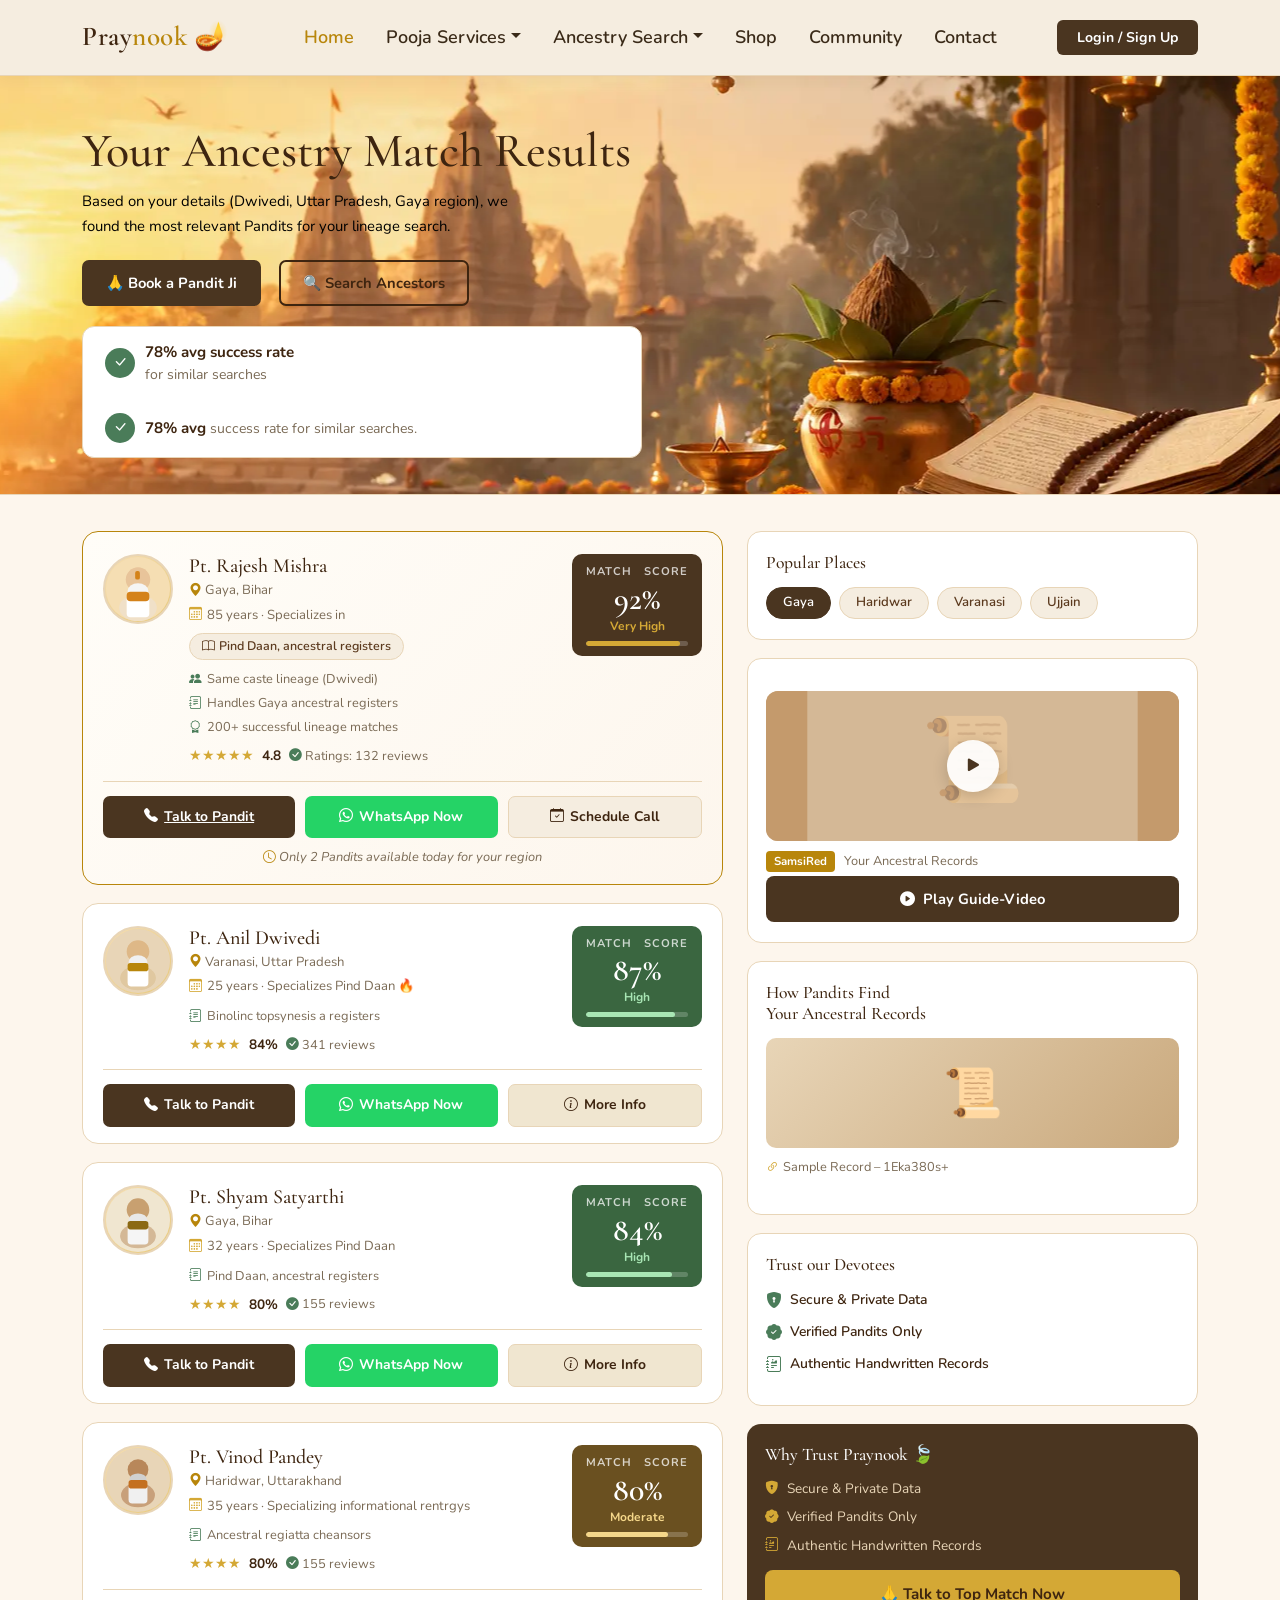
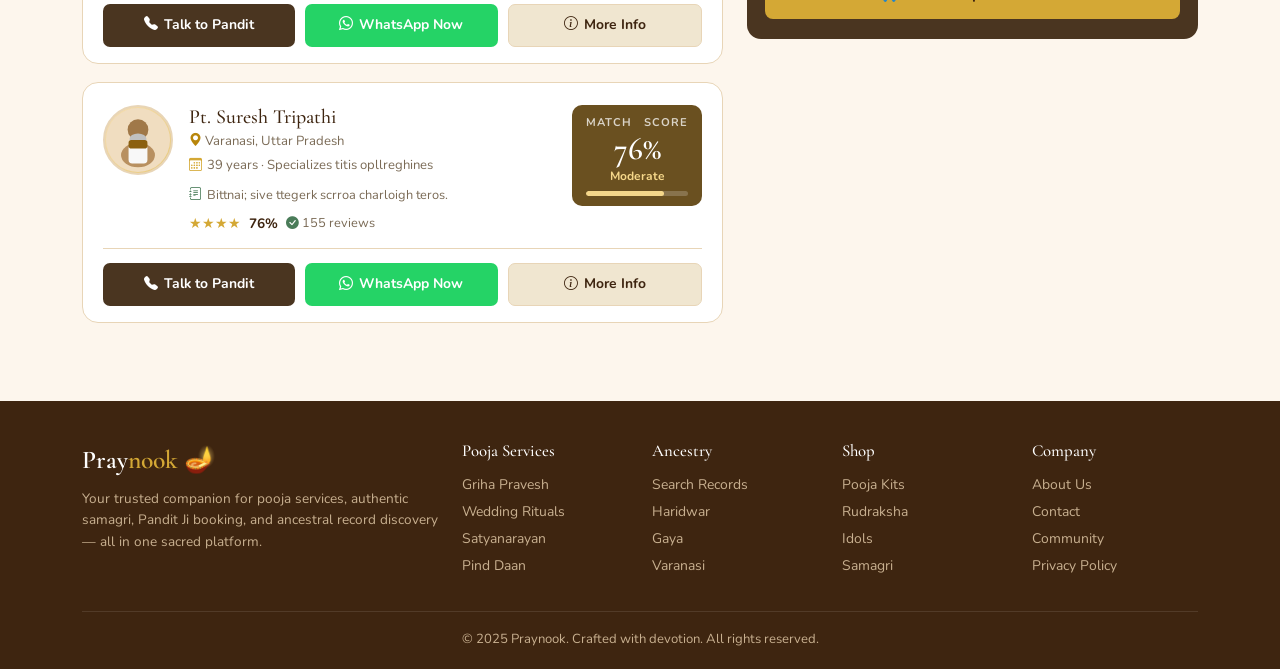
==== commit b18347e8: "my change" ====
--- a/assets/pandit-book.html
+++ b/assets/pandit-book.html
@@ -4,7 +4,7 @@
     <meta charset="UTF-8" />
     <meta name="viewport" content="width=device-width, initial-scale=1.0" />
     <title>Ancestry Match Results – Praynook</title>
-    <link rel="stylesheet" href="./style.css">
+ 
     <link
       href="https://cdn.jsdelivr.net/npm/bootstrap@5.3.3/dist/css/bootstrap.min.css"
       rel="stylesheet" />
@@ -14,6 +14,7 @@
     <link
       href="https://cdn.jsdelivr.net/npm/bootstrap-icons@1.11.3/font/bootstrap-icons.css"
       rel="stylesheet" />
+         <link rel="stylesheet" href="./style.css">
     <style>
     :root {
       --cream: #f5ede0;
@@ -433,10 +434,9 @@
                 </div>
               </div>
               <div class="card-actions">
-                <button class="btn-talk"
-                  onclick="showToast('📞 Connecting to Pt. Rajesh Mishra...')">
+                <a href="./pandit-connect.html" class="btn-talk">
                   <i class="bi bi-telephone-fill"></i> Talk to Pandit
-                </button>
+              </a>
                 <button class="btn-whatsapp"
                   onclick="showToast('💬 Opening WhatsApp...')">
                   <i class="bi bi-whatsapp"></i> WhatsApp Now
